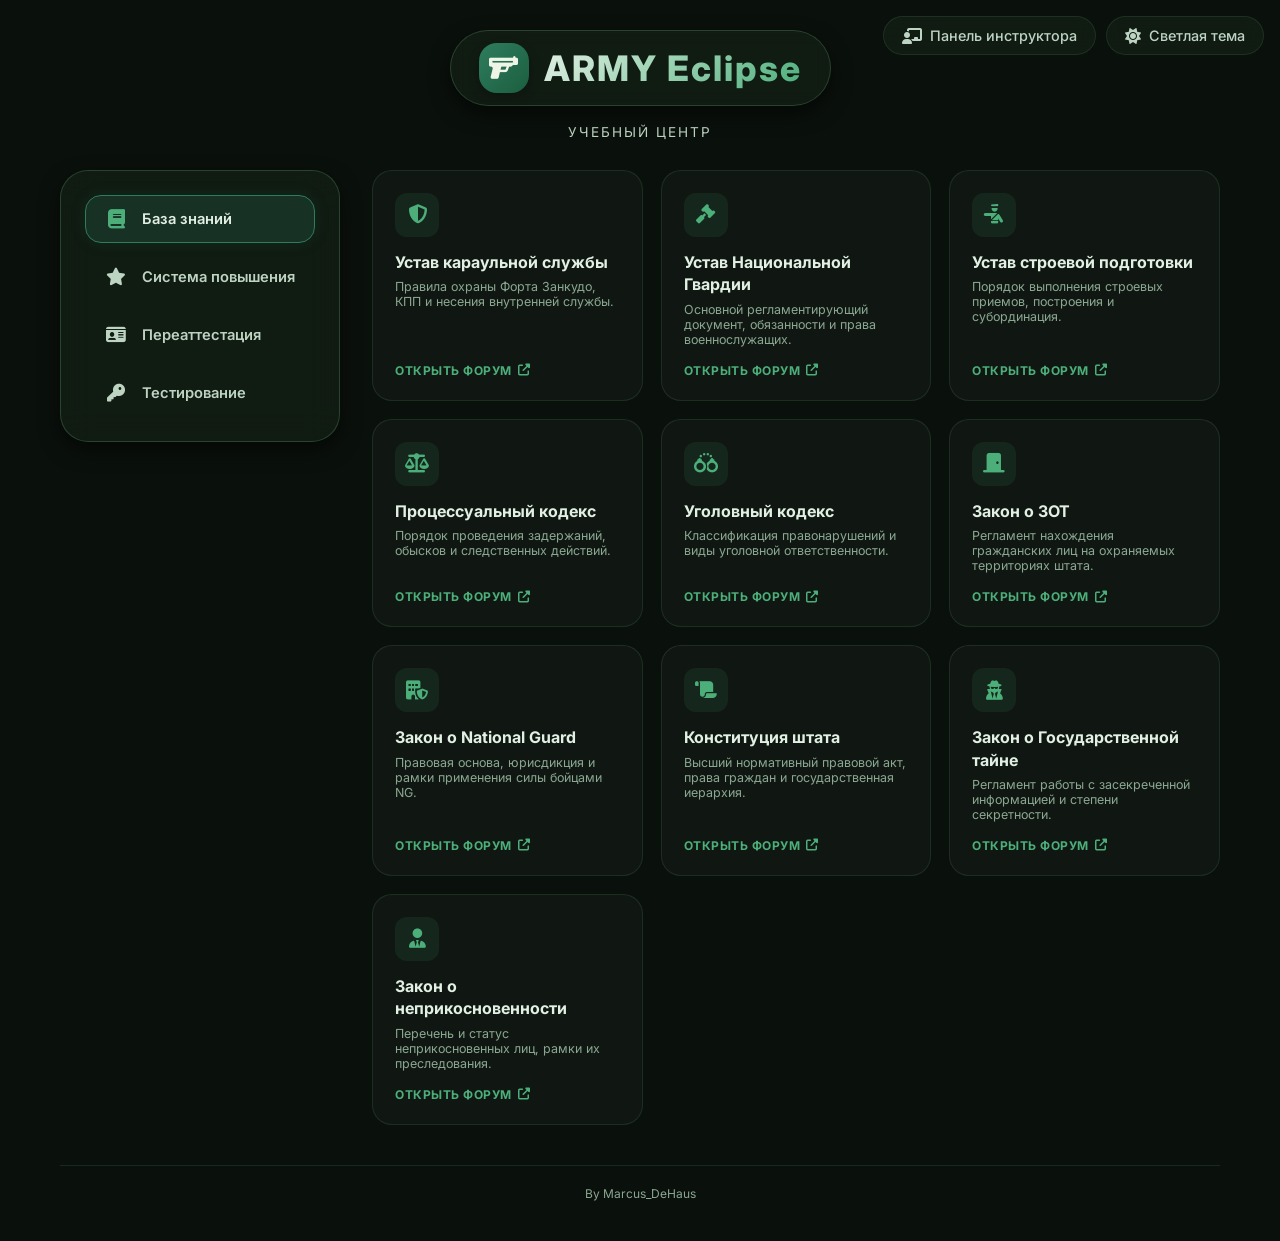
==== uc.html @ 5a489f52 "Add files via upload" ====
<!DOCTYPE html>
<html lang="ru">
<head>
    <meta charset="UTF-8">
    <meta name="viewport" content="width=device-width, initial-scale=1.0, viewport-fit=cover">
    <title>ARMY Eclipse | УЧЕБНЫЙ ЦЕНТР</title>
    <link href="https://fonts.googleapis.com/css2?family=Inter:opsz,wght@14..32,400;14..32,500;14..32,600;14..32,700;14..32,800&display=swap" rel="stylesheet">
    <link rel="stylesheet" href="https://cdnjs.cloudflare.com/ajax/libs/font-awesome/6.4.0/css/all.min.css">
    <link rel="stylesheet" href="assets/style.css">
    <!-- Подключаем выделенные стили Дашборда -->
    <link rel="stylesheet" href="assets/uc-dashboard.css">
</head>
<body>
    <div class="welcome-overlay" id="welcomeOverlay">
        <div class="welcome-content">
            <div class="welcome-icon"><i class="fas fa-graduation-cap"></i></div>
            <div class="welcome-text">ARMY Eclipse</div>
            <div class="welcome-sub">УЧЕБНЫЙ ЦЕНТР</div>
        </div>
    </div>

    <div class="top-actions">
        <a href="admin.html" class="top-btn instructor-btn" type="button">
            <i class="fas fa-chalkboard-teacher"></i>
            <span>Панель инструктора</span>
        </a>
        <button class="top-btn theme-toggle" id="themeSwitch" type="button">
            <i class="fas fa-sun"></i>
            <span>Светлая тема</span>
        </button>
    </div>

    <main class="container">
        <header class="header compact-header">
            <div class="logo">
                <div class="logo-icon"><i class="fas fa-gun"></i></div>
                <h1>ARMY Eclipse</h1>
            </div>
            <p class="subtitle">УЧЕБНЫЙ ЦЕНТР</p>
        </header>

        <!-- Основной Dashboard интерфейс -->
        <div class="uc-dashboard page is-visible">
            
            <!-- Левое навигационное меню -->
            <aside class="uc-sidebar">
                <button class="sidebar-menu-btn active" data-tab="knowledge">
                    <i class="fas fa-book"></i> База знаний
                </button>
                <button class="sidebar-menu-btn" data-tab="upgrade">
                    <i class="fas fa-star"></i> Система повышения
                </button>
                <button class="sidebar-menu-btn" data-tab="blat">
                    <i class="fas fa-id-card"></i> Переаттестация
                </button>
                <button class="sidebar-menu-btn" data-tab="exam">
                    <i class="fas fa-key"></i> Тестирование
                </button>
            </aside>

            <!-- Контентные вкладки -->
            <div class="uc-content">

                <!-- Вкладка 1: База знаний (Уставы) -->
                <section class="tab-panel active" id="tab-knowledge">
                    <div class="laws-grid">
                        <a href="https://forum.gta5rp.com/threads/national-guard-ustav-karaulnoi-sluzhby.3367016/#post-9681155" target="_blank" class="law-card">
                            <div class="law-info">
                                <div class="law-icon"><i class="fas fa-shield-alt"></i></div>
                                <h4>Устав караульной службы</h4>
                                <p>Правила охраны Форта Занкудо, КПП и несения внутренней службы.</p>
                            </div>
                            <div class="law-action">Открыть форум <i class="fas fa-external-link-alt"></i></div>
                        </a>

                        <a href="https://forum.gta5rp.com/threads/national-guard-ustav-nacionalnoi-gvardii.3367005/#post-9681031" target="_blank" class="law-card">
                            <div class="law-info">
                                <div class="law-icon"><i class="fas fa-gavel"></i></div>
                                <h4>Устав Национальной Гвардии</h4>
                                <p>Основной регламентирующий документ, обязанности и права военнослужащих.</p>
                            </div>
                            <div class="law-action">Открыть форум <i class="fas fa-external-link-alt"></i></div>
                        </a>

                        <a href="https://forum.gta5rp.com/threads/ustav-stroevoi-podgotovki.3405562/#post-9966396" target="_blank" class="law-card">
                            <div class="law-info">
                                <div class="law-icon"><i class="fas fa-person-military-pointing"></i></div>
                                <h4>Устав строевой подготовки</h4>
                                <p>Порядок выполнения строевых приемов, построения и субординация.</p>
                            </div>
                            <div class="law-action">Открыть форум <i class="fas fa-external-link-alt"></i></div>
                        </a>

                        <a href="https://forum.gta5rp.com/threads/processualnyi-kodeks-red-ot-08-06-2026.360456/#post-1035662" target="_blank" class="law-card">
                            <div class="law-info">
                                <div class="law-icon"><i class="fas fa-scale-balanced"></i></div>
                                <h4>Процессуальный кодекс</h4>
                                <p>Порядок проведения задержаний, обысков и следственных действий.</p>
                            </div>
                            <div class="law-action">Открыть форум <i class="fas fa-external-link-alt"></i></div>
                        </a>

                        <a href="https://forum.gta5rp.com/threads/ugolovnyi-kodeks-red-ot-23-05-2026.360457/#post-1035663" target="_blank" class="law-card">
                            <div class="law-info">
                                <div class="law-icon"><i class="fas fa-handcuffs"></i></div>
                                <h4>Уголовный кодекс</h4>
                                <p>Классификация правонарушений и виды уголовной ответственности.</p>
                            </div>
                            <div class="law-action">Открыть форум <i class="fas fa-external-link-alt"></i></div>
                        </a>

                        <a href="https://forum.gta5rp.com/threads/zakon-o-zakrytyx-i-oxranjaemyx-territorijax-red-ot-10-01-2026.360431/#post-1035604" target="_blank" class="law-card">
                            <div class="law-info">
                                <div class="law-icon"><i class="fas fa-door-closed"></i></div>
                                <h4>Закон о ЗОТ</h4>
                                <p>Регламент нахождения гражданских лиц на охраняемых территориях штата.</p>
                            </div>
                            <div class="law-action">Открыть форум <i class="fas fa-external-link-alt"></i></div>
                        </a>

                        <a href="https://forum.gta5rp.com/threads/zakon-o-national-guard-red-ot-26-06-2026.360407/#post-1035550" target="_blank" class="law-card">
                            <div class="law-info">
                                <div class="law-icon"><i class="fas fa-building-shield"></i></div>
                                <h4>Закон о National Guard</h4>
                                <p>Правовая основа, юрисдикция и рамки применения силы бойцами NG.</p>
                            </div>
                            <div class="law-action">Открыть форум <i class="fas fa-external-link-alt"></i></div>
                        </a>

                        <a href="https://forum.gta5rp.com/threads/konstitucija-shtata-san-andreas.360458/#post-1035665" target="_blank" class="law-card">
                            <div class="law-info">
                                <div class="law-icon"><i class="fas fa-scroll"></i></div>
                                <h4>Конституция штата</h4>
                                <p>Высший нормативный правовой акт, права граждан и государственная иерархия.</p>
                            </div>
                            <div class="law-action">Открыть форум <i class="fas fa-external-link-alt"></i></div>
                        </a>

                        <a href="https://forum.gta5rp.com/threads/zakon-o-gosudarstvennoi-taine-red-ot-18-08-2024.360423/#post-1035576" target="_blank" class="law-card">
                            <div class="law-info">
                                <div class="law-icon"><i class="fas fa-user-secret"></i></div>
                                <h4>Закон о Государственной тайне</h4>
                                <p>Регламент работы с засекреченной информацией и степени секретности.</p>
                            </div>
                            <div class="law-action">Открыть форум <i class="fas fa-external-link-alt"></i></div>
                        </a>

                        <a href="https://forum.gta5rp.com/threads/zakon-o-neprikosnovennosti-dolzhnostnyx-lic-red-ot-27-01-2025.360436/#post-1035619" target="_blank" class="law-card">
                            <div class="law-info">
                                <div class="law-icon"><i class="fas fa-user-tie"></i></div>
                                <h4>Закон о неприкосновенности</h4>
                                <p>Перечень и статус неприкосновенных лиц, рамки их преследования.</p>
                            </div>
                            <div class="law-action">Открыть форум <i class="fas fa-external-link-alt"></i></div>
                        </a>
                    </div>
                </section>

                <!-- Вкладка 2: Система повышения -->
                <section class="tab-panel" id="tab-upgrade">
                    <div class="info-block">
                        <h3><i class="fas fa-clipboard-list"></i> Правила подачи отчетов</h3>
                        <ul class="rules-list">
                            <li>Принимаются исключительно новые скриншоты, сделанные с момента вашего последнего повышения.</li>
                            <li>Категорически запрещено подавать отчет на рассмотрение более одного раза в течение одних суток.</li>
                            <li>Все прикрепляемые скриншоты должны быть исходного качества (красивые, четкие и не обрезанные).</li>
                        </ul>
                    </div>

                    <div class="info-block">
                        <h3><i class="fas fa-star-half-stroke"></i> Таблица начисления баллов</h3>
                        <ul class="scores-list">
                            <li>Дежурство на посту (за каждые 60 минут) <span>10 баллов</span></li>
                            <li>Участие в проверке со стороны Прокуратуры <span>10 баллов</span></li>
                            <li>Участие в Глобальном Мероприятии (ГМП) <span>10 баллов</span></li>
                            <li>Успешное отражение нападения на Форт Занкудо <span>10 баллов</span></li>
                            <li>Захват черного рынка <span>7 баллов</span></li>
                            <li>Тренировка уставов/кодексов (УСП, УНГ, УКС, ПК, УК, ЗОТ) — практика <span>5 баллов</span></li>
                            <li>Проведение лекции (УСП, УНГ, УКС, ПК, УК, ЗОТ, Конституция) <span>5 баллов</span></li>
                            <li>Участие в спец. операциях (Усиленный патруль, рейд, поезд, анальгетик) <span>5 баллов</span></li>
                            <li>Участие в поставках (NG / EMS) или Дропе <span>5 баллов</span></li>
                            <li>Участие в Мероприятиях (МП) или на проверке от EMS <span>5 баллов</span></li>
                            <li>Полное проведение процессуальных действий (Задержание) <span>5 баллов</span></li>
                            <li>Успешное отражение нападения на Федеральную Тюрьму (ФТ) <span>5 баллов</span></li>
                            <li>Расстановка техники/бараков (требуется видеооткат) <span>5 баллов</span></li>
                            <li>Тренировка по вождению Бараков <span>4 балла</span></li>
                            <li>Тренировка по пилотированию, физ.подготовке или маскировке <span>3 балла</span></li>
                            <li>Активная помощь офицерам на рекрутировании <span>3 балла</span></li>
                            <li>Лекция по воздушной подготовке (от инструкторов USAF) <span>2 балла</span></li>
                        </ul>
                    </div>

                    <div class="info-block">
                        <h3><i class="fas fa-sitemap"></i> Критерии повышения в подразделении DIVISION</h3>
                        <div class="ranks-timeline">
                            <div class="rank-row">
                                <div class="rank-label"><i class="fas fa-star"></i> 3 ➔ 4 Ранг</div>
                                <div class="rank-desc"><strong>60 баллов</strong> (включая обязательные 2 часа поста, тренировки по УКС и УСП) + успешная сдача <strong>Экзамена по УКС + УСП + УНГ + Закон о NG + тен-кодам</strong>.</div>
                            </div>
                            <div class="rank-row">
                                <div class="rank-label"><i class="fas fa-star"></i> 4 ➔ 5 Ранг</div>
                                <div class="rank-desc"><strong>70 баллов</strong> (включая обязательные 3 часа поста) + сдача <strong>Экзамена по ПК + УК (Гл. 12 с 12.6, 15, 17, 18) + Закону о ЗОТ (Гл. 1, 2, 7, 12)</strong>. <br><small style="color: var(--warning)">*Прибывшие по "Дню Блата" сдают сразу программу 3 ➔ 5. КД между повышениями: 3 дня.</small></div>
                            </div>
                            <div class="rank-row">
                                <div class="rank-label"><i class="fas fa-star"></i> 5 ➔ 6 Ранг</div>
                                <div class="rank-desc"><strong>80 баллов</strong> (включая обязательные 4 часа поста) + сдача <strong>Экзамена по Закону о гос. тайне + Закону о неприкосновенности + Конституции (Гл. 2-5: Иерархия НПА и власти)</strong>. КД: 3 дня.</div>
                            </div>
                            <div class="rank-row">
                                <div class="rank-label"><i class="fas fa-star"></i> 6 ➔ 7 Ранг</div>
                                <div class="rank-desc"><strong>90 баллов</strong>, включая в себя обязательные 5 часов дежурства на посту.</div>
                            </div>
                            <div class="rank-row">
                                <div class="rank-label"><i class="fas fa-star"></i> 7 ➔ 8 Ранг</div>
                                <div class="rank-desc"><strong>100 баллов</strong>, включая в себя обязательные 6 часов дежурства на посту.</div>
                            </div>
                            <div class="rank-row">
                                <div class="rank-label"><i class="fas fa-star"></i> 8 ➔ 9 Ранг</div>
                                <div class="rank-desc"><strong>110 баллов</strong>, включая в себя обязательные 7 часов дежурства на посту.</div>
                            </div>
                            <div class="rank-row">
                                <div class="rank-label"><i class="fas fa-star"></i> 9 ➔ 10 Ранг</div>
                                <div class="rank-desc"><strong>120 баллов</strong>, включая в себя обязательные 8 часов дежурства на посту.</div>
                            </div>
                            <div class="rank-row">
                                <div class="rank-label"><i class="fas fa-star"></i> 10 ➔ 11 Ранг</div>
                                <div class="rank-desc"><strong>130 баллов</strong> (включая обязательные 9 часов поста) + сдача профильного <strong>Экзамена по УКС + УСП + УНГ</strong>.</div>
                            </div>
                            <div class="rank-row">
                                <div class="rank-label"><i class="fas fa-star"></i> 11 ➔ 12 Ранг</div>
                                <div class="rank-desc"><strong>140 баллов</strong> (включая обязательные 10 часов поста, тренировки по УКС и УСП) + Итоговый <strong>Общий экзамен</strong> по всей нормативно-правовой базе (УКС, УСП, УНГ, Закон о NG, ПК, УК, ЗОТ, Неприкосновенность, Гос. тайна, Конституция).</div>
                            </div>
                        </div>
                    </div>
                </section>

                <!-- Вкладка 3: Переаттестация -->
                <section class="tab-panel" id="tab-blat">
                    <div class="promo-card">
                        <div class="promo-info">
                            <h3>Реестр квалификаций</h3>
                            <p>Система переаттестации, мониторинга знаний личного состава и ведения учета.</p>
                            <div class="promo-badges">
                                <div class="promo-badge"><i class="fas fa-shield-halved"></i> Защищенный протокол</div>
                            </div>
                        </div>
                        <a href="https://armydb.website.yandexcloud.net/" target="_blank" class="submit-btn" type="button">
                            <i class="fas fa-arrow-up-right-from-square"></i> Войти в систему
                        </a>
                    </div>
                </section>

                <!-- Вкладка 4: Сдача экзамена -->
                <section class="tab-panel" id="tab-exam">
                    <div class="exam-section-grid">
                        <!-- Реальный экзамен (токен) -->
                        <div class="glass-card access-card exam-card">
                            <div class="card-header">
                                <h2><i class="fas fa-key"></i>Экзамен</h2>
                            </div>
                            <div class="card-body">
                                <div id="formAlert"></div>
                                
                                <div class="input-group">
                                    <label for="examKey"><i class="fas fa-ticket-alt"></i> Токен / Ключ экзамена</label>
                                    <textarea id="examKey" rows="5" autocomplete="off" spellcheck="false" placeholder="Вставьте сгенерированный ключ, который вы получили от проверяющего инструктора"></textarea>
                                </div>
                                <button class="submit-btn" id="startBtn" type="button">
                                    <i class="fas fa-play"></i>
                                    НАЧАТЬ ЭКЗАМЕН
                                </button>
                            </div>
                        </div>

                        <!-- Демо-экзамен -->
                        <div class="glass-card access-card exam-card">
                            <div class="card-header">
                                <h2><i class="fas fa-flask"></i> Демо-экзамен</h2>
                            </div>
                            <div class="card-body">
                                <p class="demo-subtitle">Ознакомьтесь с вопросами экзамена без авторизации. Будет показано 5 вопросов с правильными ответами.</p>
                                <div class="input-group">
                                    <label for="demoExamSelect"><i class="fas fa-arrow-up"></i> Повышение</label>
                                    <select id="demoExamSelect" class="demo-rank-select">
                                        <option value="3-4">3 ➔ 4 ранг</option>
                                        <option value="4-5">4 ➔ 5 ранг</option>
                                        <option value="5-6">5 ➔ 6 ранг</option>
                                        <option value="10-11">10 ➔ 11 ранг</option>
                                        <option value="11-12">11 ➔ 12 ранг</option>
                                    </select>
                                </div>
                                <button class="submit-btn" id="demoStartBtn" type="button">
                                    <i class="fas fa-flask"></i>
                                    ОТКРЫТЬ ДЕМО
                                </button>
                            </div>
                        </div>
                    </div>

                </section>

            </div>
        </div>
        <div class="footer-signature" style="margin-top: 40px;">By Marcus_DeHaus</div>
    </main>

    <script src="assets/config.js"></script>
    <script src="assets/utils.js"></script>
    <script src="assets/questions.js"></script>
    <script src="assets/script.js"></script>
</body>
</html>
---- assets/style.css ----
* {
    box-sizing: border-box;
    margin: 0;
    padding: 0;
}

:root {
    --glass-bg: rgba(18, 28, 20, 0.94);
    --glass-border: rgba(60, 100, 70, 0.55);
    --text-primary: #e2f0e4;
    --text-secondary: #bdd4c2;
    --text-muted: #8aa891;
    --accent: #2e7d5e;
    --accent-glow: #4caf7a;
    --accent-dark: #1b5e3f;
    --success: #4caf7a;
    --danger: #bf7b5e;
    --warning: #d6b46b;
    --border-light: rgba(60, 100, 70, 0.3);
    --shadow-sm: 0 8px 20px rgba(0, 0, 0, 0.5);
    --shadow-md: 0 20px 35px -10px rgba(0, 0, 0, 0.6);
    --input-bg: rgba(25, 35, 28, 0.95);
    --card-hover: rgba(46, 125, 94, 0.15);
}

body.light {
    --glass-bg: rgba(240, 255, 240, 0.96);
    --glass-border: rgba(46, 125, 94, 0.35);
    --text-primary: #1a2e1f;
    --text-secondary: #2f5a3c;
    --text-muted: #658a6f;
    --accent: #2e7d5e;
    --accent-glow: #3c9e72;
    --accent-dark: #1b5e3f;
    --border-light: rgba(0, 0, 0, 0.08);
    --input-bg: rgba(255, 255, 245, 0.98);
    --card-hover: rgba(46, 125, 94, 0.08);
    --shadow-sm: 0 8px 20px rgba(0, 0, 0, 0.08);
    --shadow-md: 0 20px 35px -10px rgba(0, 0, 0, 0.15);
}

body {
    min-height: 100vh;
    background: #0a100c;
    color: var(--text-primary);
    font-family: "Inter", sans-serif;
    transition: background 0.3s ease;
}

body.light {
    background: #ecf7ef;
}

button,
input,
select,
textarea {
    font: inherit;
}

button {
    color: inherit;
}

.no-select {
    user-select: none;
    -webkit-user-select: none;
    -moz-user-select: none;
    -ms-user-select: none;
}

.container {
    max-width: 1200px;
    min-height: 100vh;
    margin: 0 auto;
    padding: 20px;
}

.welcome-overlay {
    position: fixed;
    inset: 0;
    z-index: 2000;
    display: flex;
    align-items: center;
    justify-content: center;
    background: #0a1f12;
    backdrop-filter: blur(4px);
    transition: opacity 1s ease, visibility 0.5s ease;
}

body.light .welcome-overlay {
    background: #d9f0e0;
}

.welcome-content {
    text-align: center;
    animation: fadeScaleWelcome 0.9s cubic-bezier(0.2, 0.9, 0.4, 1.2);
}

.welcome-icon {
    width: 100px;
    height: 100px;
    display: flex;
    align-items: center;
    justify-content: center;
    margin: 0 auto 25px;
    border-radius: 30px;
    background: linear-gradient(135deg, var(--accent), var(--accent-dark));
    color: #f0f7e6;
    box-shadow: 0 20px 35px rgba(0, 0, 0, 0.4);
    font-size: 54px;
    animation: floatWelcome 2.5s ease-in-out infinite;
}

.welcome-text {
    margin-bottom: 15px;
    background: linear-gradient(135deg, #e6f5e0, var(--accent-glow));
    background-clip: text;
    -webkit-background-clip: text;
    color: transparent;
    font-size: 2.2rem;
    font-weight: 800;
    letter-spacing: 2px;
}

.welcome-sub {
    color: var(--text-secondary);
    font-size: 1rem;
}

.header {
    margin-top: 10px;
    margin-bottom: 50px;
    text-align: center;
    animation: fadeInDown 0.8s cubic-bezier(0.2, 0.9, 0.4, 1.1);
}

.compact-header {
    margin-bottom: 30px;
}

.logo {
    display: inline-flex;
    align-items: center;
    gap: 15px;
    margin-bottom: 10px;
    padding: 12px 28px;
    border: 1px solid var(--glass-border);
    border-radius: 60px;
    background: var(--glass-bg);
    box-shadow: var(--shadow-sm);
    backdrop-filter: blur(8px);
}

.logo-icon {
    width: 50px;
    height: 50px;
    display: flex;
    align-items: center;
    justify-content: center;
    border-radius: 18px;
    background: linear-gradient(135deg, var(--accent), var(--accent-dark));
    color: #eef5e6;
    box-shadow: 0 4px 12px rgba(0, 0, 0, 0.2);
    font-size: 26px;
    animation: float 3s ease-in-out infinite;
}

.logo h1 {
    background: linear-gradient(135deg, #e2f0e4, var(--accent-glow));
    background-clip: text;
    -webkit-background-clip: text;
    color: transparent;
    font-size: 2.2rem;
    font-weight: 800;
    letter-spacing: 2px;
}

body.light .logo h1 {
    background: linear-gradient(135deg, #1a2e1f, var(--accent));
    background-clip: text;
    -webkit-background-clip: text;
}

.subtitle {
    margin-top: 8px;
    color: var(--text-secondary);
    font-size: 0.85rem;
    letter-spacing: 2px;
}

.top-actions {
    position: fixed;
    top: 16px;
    right: 16px;
    z-index: 1000;
    display: flex;
    align-items: center;
    gap: 10px;
}

.top-btn {
    display: inline-flex;
    align-items: center;
    gap: 8px;
    padding: 10px 18px;
    border: 1px solid var(--border-light);
    border-radius: 30px;
    background: var(--glass-bg);
    color: var(--text-secondary);
    backdrop-filter: blur(8px);
    cursor: pointer;
    font-size: 0.9rem;
    font-weight: 500;
    transition: all 0.2s ease;
    text-decoration: none;
    white-space: nowrap;
}

.top-btn:hover {
    border-color: var(--accent);
    color: var(--text-primary);
    background: var(--card-hover);
    box-shadow: 0 0 20px rgba(46, 125, 94, 0.15);
}

.top-btn i {
    font-size: 1rem;
}

.theme-toggle {
    /* наследует стили от .top-btn */
}

.page {
    animation: fadeInUp 0.6s cubic-bezier(0.2, 0.9, 0.4, 1.1);
}

.access-layout,
.admin-grid {
    display: flex;
    justify-content: center;
    align-items: flex-start;
    width: 100%;
}

.glass-card,
.exam-shell,
.exam-brief {
    border: 1px solid var(--glass-border);
    border-radius: 32px;
    background: var(--glass-bg);
    backdrop-filter: blur(16px);
    overflow: hidden;
}

.glass-card {
    transition: all 0.4s cubic-bezier(0.2, 0.9, 0.4, 1.1);
}

.glass-card:hover {
    box-shadow: var(--shadow-md);
    transform: translateY(-5px);
}

.access-card {
    width: min(100%, 460px);
    max-width: 460px;
}

.admin-grid .glass-card {
    width: min(100%, 460px);
}

.admin-grid .workspace-card {
    width: min(100%, 1120px);
}

.card-header {
    padding: 20px 28px;
    border-bottom: 1px solid var(--border-light);
    background: linear-gradient(135deg, rgba(46, 125, 94, 0.25), rgba(27, 94, 63, 0.12));
}

.card-header h2 {
    display: flex;
    align-items: center;
    gap: 12px;
    color: var(--text-primary);
    font-size: 1.3rem;
    font-weight: 700;
}

.card-header h2 i {
    color: var(--accent-glow);
}

.card-body {
    padding: 28px;
}

.double-group {
    display: grid;
    grid-template-columns: 1fr 1fr;
    gap: 20px;
    margin-bottom: 22px;
}

.input-group {
    margin-bottom: 20px;
}

.input-group label {
    display: block;
    margin-bottom: 8px;
    color: var(--accent-glow);
    font-size: 0.7rem;
    font-weight: 600;
    letter-spacing: 0.5px;
}

.input-group label i {
    margin-right: 6px;
}

.input-group input,
.input-group select,
.input-group textarea {
    width: 100%;
    padding: 14px 16px;
    border: 1px solid var(--border-light);
    border-radius: 16px;
    background: var(--input-bg);
    color: var(--text-primary);
    font-size: 0.9rem;
    resize: vertical;
    transition: all 0.3s cubic-bezier(0.2, 0.9, 0.4, 1.1);
}

.input-group input:focus,
.input-group select:focus,
.input-group textarea:focus {
    border-color: var(--accent);
    outline: none;
    box-shadow: 0 0 0 3px rgba(46, 125, 94, 0.3);
    transform: scale(1.01);
}

.submit-btn,
.secondary-btn,
.danger-btn {
    width: 100%;
    position: relative;
    display: flex;
    align-items: center;
    justify-content: center;
    gap: 12px;
    padding: 16px;
    border: 0;
    border-radius: 24px;
    color: #f0f7e6;
    cursor: pointer;
    font-size: 1rem;
    font-weight: 700;
    overflow: hidden;
    transition: all 0.3s cubic-bezier(0.2, 0.9, 0.4, 1.1);
}

.submit-btn {
    background: linear-gradient(105deg, var(--accent), var(--accent-dark));
}

.secondary-btn {
    background: rgba(46, 125, 94, 0.25);
    border: 1px solid var(--glass-border);
    color: var(--text-primary);
}

.danger-btn {
    background: linear-gradient(105deg, #9b5541, #753426);
}

.submit-btn::before,
.secondary-btn::before,
.danger-btn::before {
    content: "";
    position: absolute;
    top: 0;
    left: -100%;
    width: 100%;
    height: 100%;
    background: linear-gradient(90deg, transparent, rgba(255, 255, 255, 0.15), transparent);
    transition: left 0.5s ease;
}

.submit-btn:hover::before,
.secondary-btn:hover::before,
.danger-btn:hover::before {
    left: 100%;
}

.submit-btn:hover,
.secondary-btn:hover,
.danger-btn:hover {
    box-shadow: 0 10px 30px rgba(46, 125, 94, 0.5);
    filter: brightness(1.05);
    transform: translateY(-3px);
}

.submit-btn:disabled,
.secondary-btn:disabled,
.danger-btn:disabled {
    cursor: not-allowed;
    opacity: 0.6;
    transform: none;
}

.footer-signature {
    margin-top: 32px;
    padding: 20px;
    border-top: 1px solid var(--border-light);
    color: var(--text-muted);
    font-size: 0.75rem;
    text-align: center;
}

.alert {
    display: none;
    align-items: center;
    gap: 12px;
    margin-bottom: 20px;
    padding: 14px 18px;
    border-radius: 16px;
    font-size: 0.85rem;
    font-weight: 500;
    animation: slideInRight 0.4s cubic-bezier(0.2, 0.9, 0.4, 1.1);
}

.alert.success {
    display: flex;
    border-left: 4px solid var(--success);
    background: rgba(76, 175, 122, 0.15);
    color: #a2e3b5;
}

.alert.error {
    display: flex;
    border-left: 4px solid var(--danger);
    background: rgba(191, 123, 94, 0.12);
    color: #e0a58a;
}

.alert.warning {
    display: flex;
    border-left: 4px solid var(--warning);
    background: rgba(214, 180, 107, 0.12);
    color: #e3cf9b;
}

.exam-brief {
    display: grid;
    gap: 16px;
    padding: 26px;
}

.brief-item {
    display: grid;
    grid-template-columns: 38px 1fr;
    gap: 14px;
    align-items: center;
    color: var(--text-secondary);
    font-size: 0.95rem;
    line-height: 1.45;
}

.brief-item i {
    width: 38px;
    height: 38px;
    display: flex;
    align-items: center;
    justify-content: center;
    border-radius: 14px;
    background: rgba(46, 125, 94, 0.18);
    color: var(--accent-glow);
}

.exam-shell {
    width: min(100%, 1160px);
    margin: 0 auto;
    padding: 26px;
}

.exam-topline {
    display: flex;
    align-items: flex-start;
    justify-content: space-between;
    gap: 18px;
    margin-bottom: 22px;
    padding-bottom: 20px;
    border-bottom: 1px solid var(--border-light);
}

.kicker {
    margin-bottom: 6px;
    color: var(--accent-glow);
    font-size: 0.72rem;
    font-weight: 700;
    letter-spacing: 0.08em;
    text-transform: uppercase;
}

.exam-topline h2 {
    color: var(--text-primary);
    font-size: 1.6rem;
}

.exam-stats {
    display: flex;
    flex-wrap: wrap;
    justify-content: flex-end;
    gap: 8px;
}

.exam-stats span,
.result-pill {
    display: inline-flex;
    align-items: center;
    min-height: 34px;
    padding: 8px 12px;
    border: 1px solid var(--glass-border);
    border-radius: 999px;
    background: rgba(46, 125, 94, 0.12);
    color: var(--text-secondary);
    font-size: 0.78rem;
    font-weight: 700;
}

.exam-timer {
    font-variant-numeric: tabular-nums;
    letter-spacing: 0.05em;
}

.exam-timer.warning {
    border-color: var(--warning);
    color: var(--warning);
    background: rgba(214, 180, 107, 0.18);
    animation: pulseTimer 1.2s ease-in-out infinite;
}

.exam-timer.danger {
    border-color: var(--danger);
    color: var(--danger);
    background: rgba(191, 123, 94, 0.22);
    animation: pulseTimer 0.9s ease-in-out infinite;
}

.question-card {
    margin-bottom: 18px;
    padding: 22px;
    border: 1px solid var(--border-light);
    border-radius: 24px;
    background: rgba(10, 16, 12, 0.24);
}

body.light .question-card {
    background: rgba(255, 255, 245, 0.45);
}

.question-title {
    margin-bottom: 16px;
    color: var(--text-primary);
    font-size: 1.02rem;
    font-weight: 700;
    line-height: 1.45;
}

.options-list {
    display: grid;
    gap: 10px;
}

.option-item {
    display: grid;
    grid-template-columns: 22px 1fr;
    gap: 12px;
    align-items: start;
    padding: 14px;
    border: 1px solid var(--border-light);
    border-radius: 16px;
    background: rgba(25, 35, 28, 0.55);
    color: var(--text-secondary);
    cursor: pointer;
    transition: border-color 0.2s ease, background 0.2s ease, transform 0.2s ease;
}

body.light .option-item {
    background: rgba(255, 255, 245, 0.74);
}

.option-item:hover {
    border-color: var(--accent);
    background: var(--card-hover);
    transform: translateY(-1px);
}

.option-item input {
    margin-top: 2px;
    accent-color: var(--accent);
}

.exam-actions {
    display: flex;
    gap: 14px;
    margin-top: 24px;
}

.exam-actions .submit-btn,
.exam-actions .secondary-btn,
.exam-actions .danger-btn {
    width: auto;
    min-width: 220px;
}

.result-card {
    display: grid;
    gap: 18px;
    text-align: center;
}

.result-status {
    font-size: clamp(2rem, 5vw, 4.2rem);
    font-weight: 800;
    letter-spacing: 0;
}

.result-status.pass {
    color: var(--success);
}

.result-status.fail {
    color: #e0a58a;
}

.result-score {
    color: var(--text-primary);
    font-size: 1.4rem;
    font-weight: 700;
}

.result-meta {
    display: flex;
    flex-wrap: wrap;
    justify-content: center;
    gap: 10px;
}

.is-hidden {
    display: none;
}

.generated-key-wrap {
    margin-top: 22px;
}

.workspace-header {
    display: flex;
    align-items: center;
    justify-content: space-between;
    gap: 18px;
}

.workspace-tabs {
    display: flex;
    gap: 8px;
}

.workspace-tab {
    display: inline-flex;
    align-items: center;
    gap: 8px;
    min-height: 38px;
    padding: 9px 14px;
    border: 1px solid var(--glass-border);
    border-radius: 999px;
    background: rgba(46, 125, 94, 0.12);
    color: var(--text-secondary);
    cursor: pointer;
    font-size: 0.82rem;
    font-weight: 700;
    transition: border-color 0.2s ease, background 0.2s ease, color 0.2s ease;
}

.workspace-tab:hover,
.workspace-tab.is-active {
    border-color: var(--accent);
    background: rgba(46, 125, 94, 0.28);
    color: var(--text-primary);
}

.lectures-layout {
    display: grid;
    grid-template-columns: 300px 1fr;
    gap: 22px;
    align-items: start;
}

.lecture-list {
    display: grid;
    gap: 10px;
}

.lecture-card {
    display: grid;
    gap: 7px;
    width: 100%;
    padding: 14px;
    border: 1px solid var(--border-light);
    border-radius: 18px;
    background: rgba(25, 35, 28, 0.55);
    color: var(--text-secondary);
    cursor: pointer;
    text-align: left;
    transition: border-color 0.2s ease, background 0.2s ease, transform 0.2s ease;
}

body.light .lecture-card {
    background: rgba(255, 255, 245, 0.74);
}

.lecture-card:hover,
.lecture-card.is-active {
    border-color: var(--accent);
    background: var(--card-hover);
    transform: translateY(-1px);
}

.lecture-card strong {
    color: var(--text-primary);
    font-size: 0.98rem;
}

.lecture-card span {
    color: var(--text-muted);
    font-size: 0.78rem;
    line-height: 1.35;
}

.lecture-reader {
    min-height: 520px;
    padding: 22px;
    border: 1px solid var(--border-light);
    border-radius: 24px;
    background: rgba(10, 16, 12, 0.22);
}

body.light .lecture-reader {
    background: rgba(255, 255, 245, 0.48);
}

.lecture-hero {
    display: flex;
    justify-content: space-between;
    gap: 18px;
    margin-bottom: 18px;
    padding-bottom: 18px;
    border-bottom: 1px solid var(--border-light);
}

.lecture-hero h3 {
    margin-bottom: 8px;
    color: var(--text-primary);
    font-size: 1.55rem;
}

.lecture-hero p,
.lecture-section p,
.lecture-block-text p {
    color: var(--text-secondary);
    line-height: 1.65;
}

.lecture-block-text {
    display: grid;
    gap: 10px;
}

.lecture-block-text p + p {
    margin-top: 0;
}

.lecture-actions {
    display: flex;
    flex-shrink: 0;
    align-items: flex-start;
}

.lecture-actions .secondary-btn {
    width: auto;
    min-width: 180px;
    padding: 12px 16px;
    border-radius: 18px;
    font-size: 0.86rem;
}

.lecture-section {
    display: grid;
    gap: 12px;
    margin-top: 18px;
}

.lecture-section h4 {
    color: var(--accent-glow);
    font-size: 0.78rem;
    letter-spacing: 0.06em;
    text-transform: uppercase;
}

.lecture-points,
.lecture-script {
    display: grid;
    gap: 10px;
}

.lecture-script {
    gap: 14px;
}

.lecture-block {
    padding: 16px 18px;
    border: 1px solid var(--border-light);
    border-radius: 16px;
    background: rgba(46, 125, 94, 0.1);
}

.lecture-block h5 {
    margin-bottom: 10px;
    color: var(--accent-glow);
    font-size: 0.92rem;
    font-weight: 600;
    letter-spacing: 0.02em;
}

.lecture-block p,
.lecture-block-text p {
    color: var(--text-secondary);
    line-height: 1.65;
}

.lecture-footer {
    display: flex;
    justify-content: space-between;
    align-items: center;
    gap: 18px;
    margin-top: 24px;
    padding: 18px 20px;
    border: 1px solid var(--accent);
    border-radius: 18px;
    background: rgba(46, 125, 94, 0.16);
}

.lecture-footer h4 {
    margin-bottom: 8px;
    color: var(--accent-glow);
    font-size: 0.78rem;
    letter-spacing: 0.06em;
    text-transform: uppercase;
}

.lecture-footer-text {
    color: var(--text-primary);
    font-size: 0.95rem;
    line-height: 1.5;
}

.lecture-footer .secondary-btn {
    width: auto;
    min-width: 160px;
    flex-shrink: 0;
    padding: 12px 16px;
    border-radius: 18px;
    font-size: 0.86rem;
}

.lecture-points li {
    list-style: none;
    padding: 12px 14px;
    border: 1px solid var(--border-light);
    border-radius: 16px;
    background: rgba(46, 125, 94, 0.1);
    color: var(--text-secondary);
    line-height: 1.45;
}

.exam-generator {
    max-width: 620px;
    margin: 0 auto;
}

@keyframes fadeScaleWelcome {
    from {
        opacity: 0;
        transform: scale(0.92);
    }
    to {
        opacity: 1;
        transform: scale(1);
    }
}

/* Подсветка правильных/неправильных ответов в демо-режиме */
.demo-correct {
    background: rgba(46, 125, 94, 0.2) !important;
    border-color: var(--accent) !important;
}

.demo-correct span {
    color: var(--accent-glow) !important;
    font-weight: 700 !important;
}

.demo-correct input[type="radio"] {
    accent-color: var(--accent);
}

.demo-wrong {
    opacity: 0.5;
}

.demo-incorrect {
    background: rgba(191, 123, 94, 0.2) !important;
    border-color: var(--danger) !important;
}

.demo-incorrect span {
    color: #e0a58a !important;
    font-weight: 700 !important;
}

.demo-incorrect input[type="radio"] {
    accent-color: var(--danger);
}

@keyframes floatWelcome {
    0%, 100% {
        transform: translateY(0);
    }
    50% {
        transform: translateY(-8px);
    }
}

@keyframes float {
    0%, 100% {
        transform: translateY(0);
    }
    50% {
        transform: translateY(-6px);
    }
}

@keyframes fadeInDown {
    from {
        opacity: 0;
        transform: translateY(-40px);
    }
    to {
        opacity: 1;
        transform: translateY(0);
    }
}

@keyframes fadeInUp {
    from {
        opacity: 0;
        transform: translateY(40px);
    }
    to {
        opacity: 1;
        transform: translateY(0);
    }
}

@keyframes slideInRight {
    from {
        opacity: 0;
        transform: translateX(40px);
    }
    to {
        opacity: 1;
        transform: translateX(0);
    }
}

@media (max-width: 860px) {
    .access-card {
        max-width: none;
    }

    .exam-topline {
        display: grid;
    }

    .exam-stats {
        justify-content: flex-start;
    }

    .double-group {
        grid-template-columns: 1fr;
        gap: 14px;
    }

    .workspace-header,
    .lecture-hero,
    .lecture-footer {
        display: grid;
    }

    .workspace-tabs {
        width: 100%;
    }

    .workspace-tab {
        flex: 1;
        justify-content: center;
    }

    .lectures-layout {
        grid-template-columns: 1fr;
    }
}

@media (max-width: 620px) {
    .container {
        padding: 16px;
    }

    .top-actions {
        position: static;
        flex-direction: column;
        width: calc(100% - 32px);
        margin: 16px auto 0;
        gap: 8px;
    }

    .top-btn,
    .theme-toggle {
        width: 100%;
        justify-content: center;
    }

    .logo {
        padding: 8px 18px;
    }

    .logo-icon {
        width: 42px;
        height: 42px;
        font-size: 22px;
    }

    .logo h1 {
        font-size: 1.55rem;
    }

    .card-body,
    .exam-shell,
    .exam-brief {
        padding: 20px;
    }

    .exam-actions {
        display: grid;
    }

    .exam-actions .submit-btn,
    .exam-actions .secondary-btn,
    .exam-actions .danger-btn {
        width: 100%;
        min-width: 0;
    }
}
---- assets/uc-dashboard.css ----
/* Базовые контейнеры Dashboard-интерфейса Учебного Центра */
.uc-dashboard {
    display: grid;
    grid-template-columns: 280px 1fr;
    gap: 32px;
    margin-top: 20px;
    align-items: start;
}

/* Левое боковое меню */
.uc-sidebar {
    display: flex;
    flex-direction: column;
    gap: 10px;
    padding: 24px;
    border: 1px solid var(--glass-border);
    border-radius: 28px;
    background: var(--glass-bg);
    backdrop-filter: blur(16px);
    box-shadow: var(--shadow-sm);
}

.sidebar-menu-btn {
    display: flex;
    align-items: center;
    gap: 14px;
    width: 100%;
    padding: 14px 18px;
    border: 1px solid transparent;
    border-radius: 16px;
    background: transparent;
    color: var(--text-secondary);
    cursor: pointer;
    font-size: 0.92rem;
    font-weight: 600;
    text-align: left;
    transition: all 0.25s ease;
}

.sidebar-menu-btn i {
    font-size: 1.1rem;
    width: 24px;
    text-align: center;
    transition: transform 0.2s ease;
}

.sidebar-menu-btn:hover {
    color: var(--text-primary);
    background: var(--card-hover);
    border-color: var(--border-light);
}

.sidebar-menu-btn.active {
    color: var(--text-primary);
    background: rgba(46, 125, 94, 0.24);
    border-color: var(--accent);
    box-shadow: 0 0 15px rgba(46, 125, 94, 0.15);
}

.sidebar-menu-btn.active i {
    color: var(--accent-glow);
    transform: scale(1.1);
}

/* Контентная область */
.uc-content {
    min-height: 600px;
}

.tab-panel {
    display: none;
    animation: fadeInUp 0.4s cubic-bezier(0.2, 0.9, 0.4, 1.1);
}

.tab-panel.active {
    display: block;
}

/* База знаний: сетка карточек уставов */
.laws-grid {
    display: grid;
    grid-template-columns: repeat(auto-fit, minmax(240px, 1fr));
    gap: 18px;
}

.law-card {
    display: flex;
    flex-direction: column;
    justify-content: space-between;
    padding: 22px;
    border: 1px solid var(--border-light);
    border-radius: 20px;
    background: rgba(25, 35, 28, 0.45);
    text-decoration: none;
    color: var(--text-primary);
    transition: all 0.3s ease;
}

body.light .law-card {
    background: rgba(255, 255, 245, 0.65);
}

.law-card:hover {
    border-color: var(--accent);
    background: var(--card-hover);
    transform: translateY(-3px);
    box-shadow: var(--shadow-sm);
}

.law-info {
    margin-bottom: 16px;
}

.law-icon {
    width: 44px;
    height: 44px;
    display: flex;
    align-items: center;
    justify-content: center;
    border-radius: 12px;
    background: rgba(46, 125, 94, 0.15);
    color: var(--accent-glow);
    font-size: 1.2rem;
    margin-bottom: 14px;
}

.law-card h4 {
    font-size: 1rem;
    font-weight: 700;
    line-height: 1.4;
    margin-bottom: 6px;
}

.law-card p {
    font-size: 0.78rem;
    color: var(--text-muted);
}

.law-action {
    display: inline-flex;
    align-items: center;
    gap: 6px;
    font-size: 0.75rem;
    font-weight: 700;
    color: var(--accent-glow);
    text-transform: uppercase;
    letter-spacing: 0.5px;
}

/* Информационные блоки системы повышения */
.info-block {
    border: 1px solid var(--border-light);
    border-radius: 24px;
    background: rgba(10, 16, 12, 0.2);
    padding: 24px;
    margin-bottom: 20px;
}

body.light .info-block {
    background: rgba(255, 255, 245, 0.4);
}

.info-block h3 {
    font-size: 1.15rem;
    font-weight: 700;
    margin-bottom: 16px;
    color: var(--text-primary);
    display: flex;
    align-items: center;
    gap: 10px;
}

.info-block h3 i {
    color: var(--accent-glow);
}

.rules-list, .scores-list {
    list-style: none;
    display: grid;
    gap: 10px;
}

.rules-list li {
    position: relative;
    padding-left: 24px;
    font-size: 0.88rem;
    color: var(--text-secondary);
    line-height: 1.5;
}

.rules-list li::before {
    content: "➔";
    position: absolute;
    left: 0;
    color: var(--danger);
}

.scores-list li {
    display: flex;
    justify-content: space-between;
    align-items: center;
    padding: 10px 14px;
    background: rgba(25, 35, 28, 0.3);
    border-radius: 12px;
    border: 1px solid var(--border-light);
    font-size: 0.86rem;
    color: var(--text-secondary);
}

body.light .scores-list li {
    background: rgba(255, 255, 245, 0.5);
}

.scores-list li span {
    font-weight: 700;
    color: var(--accent-glow);
    background: rgba(46, 125, 94, 0.15);
    padding: 4px 10px;
    border-radius: 8px;
    font-size: 0.8rem;
}

/* Временные шкалы / Сетка рангов */
.ranks-timeline {
    display: flex;
    flex-direction: column;
    gap: 14px;
}

.rank-row {
    display: grid;
    grid-template-columns: 140px 1fr;
    gap: 16px;
    padding: 14px 18px;
    background: rgba(25, 35, 28, 0.3);
    border: 1px solid var(--border-light);
    border-radius: 16px;
    align-items: center;
}

body.light .rank-row {
    background: rgba(255, 255, 245, 0.5);
}

.rank-label {
    font-size: 0.85rem;
    font-weight: 800;
    color: var(--text-primary);
    letter-spacing: 0.5px;
    display: flex;
    align-items: center;
    gap: 6px;
}

.rank-label i {
    color: var(--warning);
    font-size: 0.8rem;
}

.rank-desc {
    font-size: 0.85rem;
    color: var(--text-secondary);
    line-height: 1.4;
}

/* Промо-карточка переаттестации (День блата) */
.promo-card {
    display: grid;
    grid-template-columns: 1fr 220px;
    gap: 24px;
    padding: 32px;
    border: 1px solid var(--glass-border);
    border-radius: 28px;
    background: linear-gradient(135deg, rgba(46, 125, 94, 0.15), rgba(10, 16, 12, 0.4));
    align-items: center;
}

.promo-info h3 {
    font-size: 1.4rem;
    font-weight: 800;
    margin-bottom: 8px;
    color: var(--text-primary);
}

.promo-info p {
    font-size: 0.9rem;
    color: var(--text-secondary);
    line-height: 1.5;
    margin-bottom: 14px;
}

.promo-badges {
    display: flex;
    gap: 8px;
    flex-wrap: wrap;
}

.promo-badge {
    font-size: 0.72rem;
    font-weight: 700;
    background: rgba(214, 180, 107, 0.15);
    color: var(--warning);
    padding: 4px 10px;
    border-radius: 6px;
    border: 1px solid rgba(214, 180, 107, 0.3);
}

/* Адаптивность под планшеты и мобилки */
/* Демо-экзамен */
.exam-section-grid {
    display: grid;
    grid-template-columns: 1fr 1fr;
    gap: 24px;
    margin-bottom: 24px;
}

/* Override access-card width constraints for side-by-side layout */
.exam-section-grid .exam-card {
    justify-self: stretch;
    width: 100%;
    max-width: none;
}

/* Disable hover animation for exam cards to prevent jumping */
.exam-section-grid .exam-card:hover {
    transform: none;
    box-shadow: var(--shadow-sm);
}

.exam-card .card-body {
    padding: 20px;
}

.exam-card .demo-subtitle {
    font-size: 0.88rem;
    color: var(--text-muted);
    line-height: 1.5;
    margin-bottom: 18px;
    padding: 12px 16px;
    background: rgba(46, 125, 94, 0.08);
    border-radius: 12px;
    border: 1px solid rgba(46, 125, 94, 0.15);
}

.demo-rank-select {
    width: 100%;
    padding: 12px 16px;
    border: 1px solid var(--border-light);
    border-radius: 14px;
    background: var(--card-bg);
    color: var(--text-primary);
    font-family: 'Inter', sans-serif;
    font-size: 0.92rem;
    font-weight: 500;
    cursor: pointer;
    transition: border-color 0.2s ease;
    appearance: auto;
}

.demo-rank-select:hover {
    border-color: var(--accent);
}

.demo-rank-select:focus {
    outline: none;
    border-color: var(--accent-glow);
    box-shadow: 0 0 0 3px rgba(46, 125, 94, 0.15);
}

/* Подсветка правильных/неправильных ответов в демо-режиме */
.demo-correct {
    background: rgba(46, 125, 94, 0.2) !important;
    border-color: var(--accent) !important;
}

.demo-correct span {
    color: var(--accent-glow) !important;
    font-weight: 700 !important;
}

.demo-correct input[type="radio"] {
    accent-color: var(--accent);
}

.demo-wrong {
    opacity: 0.5;
}

/* Контейнер iframe демо */
.demo-exam-container {
    border: 1px solid var(--glass-border);
    border-radius: 24px;
    overflow: hidden;
    background: var(--glass-bg);
    backdrop-filter: blur(16px);
    box-shadow: var(--shadow-sm);
}

.demo-exam-header {
    display: flex;
    align-items: center;
    justify-content: space-between;
    padding: 16px 24px;
    border-bottom: 1px solid var(--border-light);
}

.demo-exam-header h3 {
    font-size: 1.1rem;
    font-weight: 700;
    color: var(--text-primary);
    display: flex;
    align-items: center;
    gap: 10px;
}

.demo-exam-header h3 i {
    color: var(--accent-glow);
}

.demo-exam-content {
    padding: 24px;
    max-height: 800px;
    overflow-y: auto;
}

.demo-questions-list {
    display: grid;
    gap: 16px;
}

.demo-questions-list .question-card {
    margin-bottom: 0;
}

/* Адаптив */
@media (max-width: 960px) {
    .exam-section-grid {
        grid-template-columns: 1fr;
    }
    .demo-exam-content {
        max-height: 600px;
    }
}

@media (max-width: 960px) {
    .uc-dashboard {
        grid-template-columns: 1fr;
        gap: 20px;
    }
    .uc-sidebar {
        flex-direction: row;
        overflow-x: auto;
        padding: 12px;
        border-radius: 20px;
    }
    .sidebar-menu-btn {
        white-space: nowrap;
        padding: 10px 14px;
    }
    .promo-card {
        grid-template-columns: 1fr;
        gap: 16px;
        padding: 20px;
    }
    .promo-card .submit-btn {
        width: 100%;
    }
    .rank-row {
        grid-template-columns: 1fr;
        gap: 6px;
    }
}
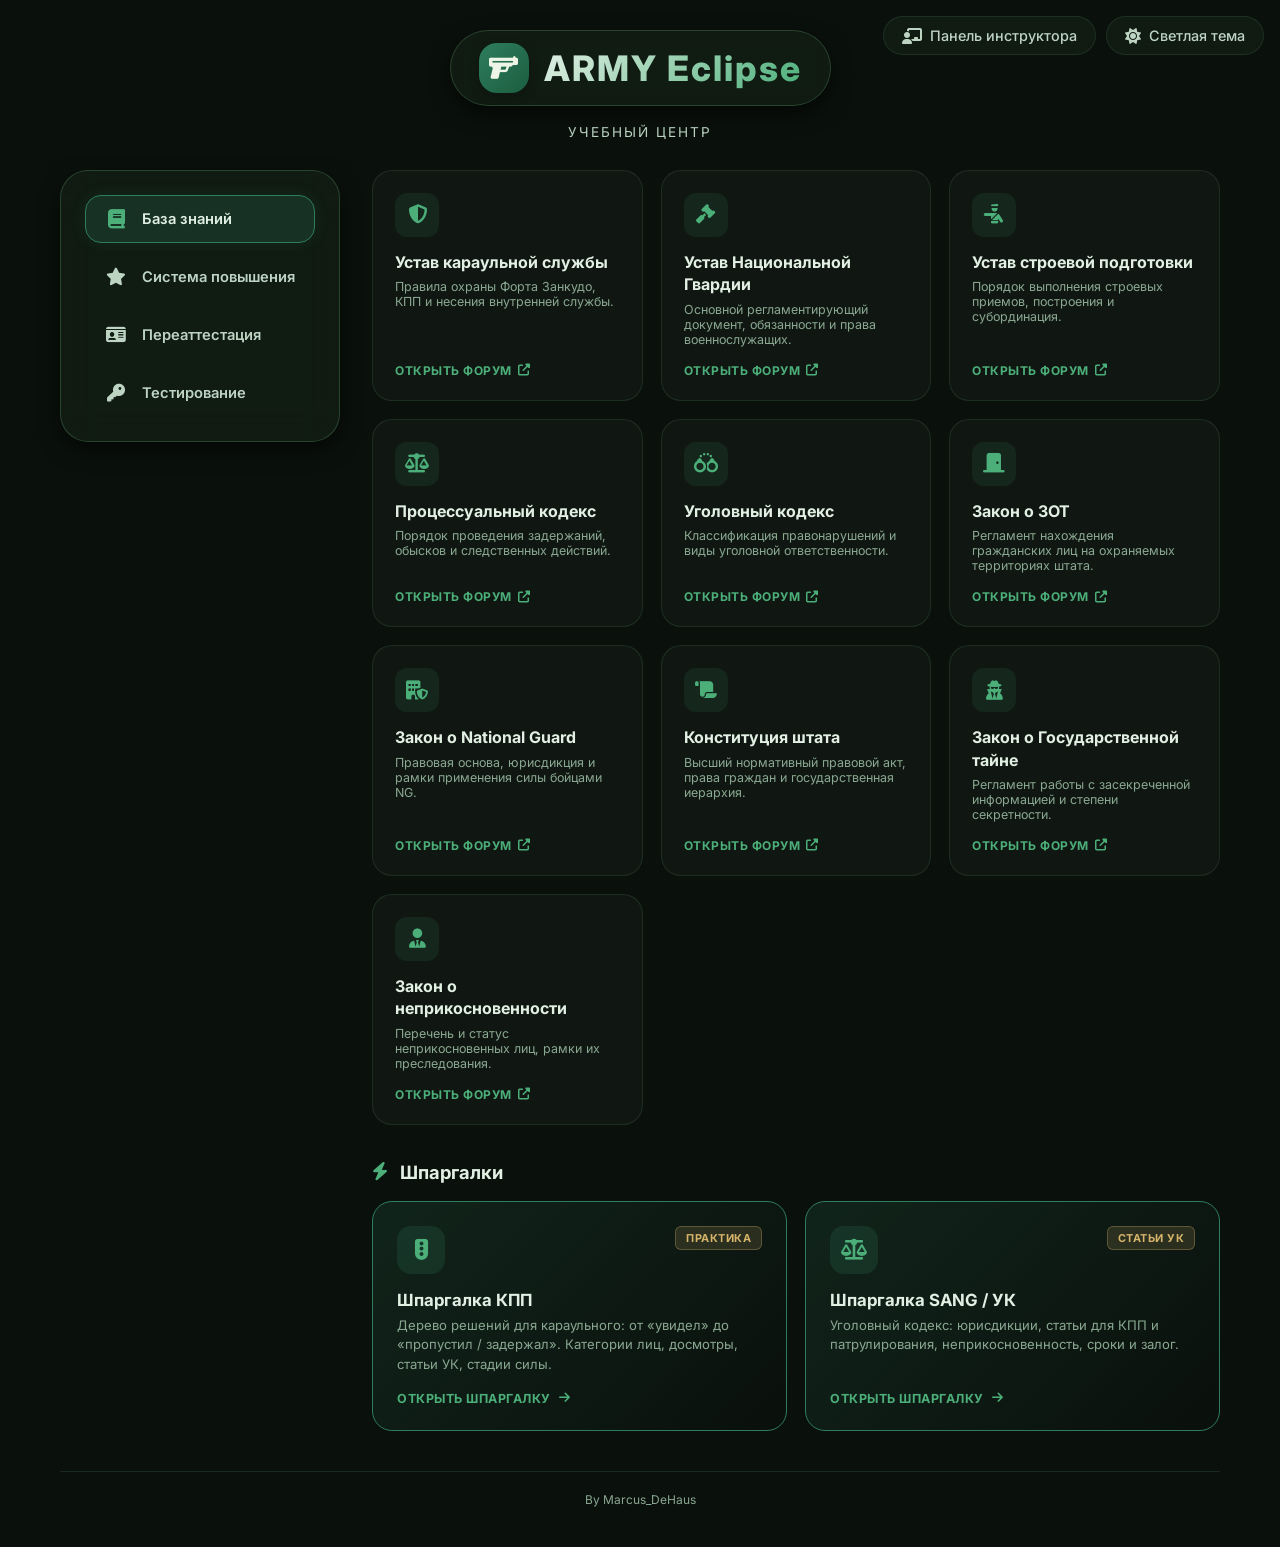
==== commit 36e7c934: "Экзаменационная система учебного центра National Guard для GTA 5 RP ARMY Eclipse — клиентское веб-пр" ====
--- a/uc.html
+++ b/uc.html
@@ -64,7 +64,7 @@
                 <!-- Вкладка 1: База знаний (Уставы) -->
                 <section class="tab-panel active" id="tab-knowledge">
                     <div class="laws-grid">
-                        <a href="https://forum.gta5rp.com/threads/national-guard-ustav-karaulnoi-sluzhby.3367016/#post-9681155" target="_blank" class="law-card">
+                        <a href="https://forum.gta5rp.com/threads/national-guard-ustav-karaul-noi-sluzhby.3416878/" target="_blank" class="law-card">
                             <div class="law-info">
                                 <div class="law-icon"><i class="fas fa-shield-alt"></i></div>
                                 <h4>Устав караульной службы</h4>
@@ -153,6 +153,38 @@
                             </div>
                             <div class="law-action">Открыть форум <i class="fas fa-external-link-alt"></i></div>
                         </a>
+                    </div>
+
+                    <!-- Блок шпаргалок -->
+                    <div class="cheatsheet-section">
+                        <div class="cheatsheet-section-title">
+                            <i class="fas fa-bolt"></i> Шпаргалки
+                        </div>
+                        <div class="cheatsheet-grid">
+                            <a href="cheatsheet-kpp.html" target="_blank" class="cheatsheet-card">
+                                <div>
+                                    <div class="cheatsheet-card-top">
+                                        <div class="cheatsheet-icon"><i class="fas fa-traffic-light"></i></div>
+                                        <span class="cheatsheet-badge">Практика</span>
+                                    </div>
+                                    <h4>Шпаргалка КПП</h4>
+                                    <p>Дерево решений для караульного: от «увидел» до «пропустил / задержал». Категории лиц, досмотры, статьи УК, стадии силы.</p>
+                                </div>
+                                <div class="cheatsheet-action">Открыть шпаргалку <i class="fas fa-arrow-right"></i></div>
+                            </a>
+
+                            <a href="cheatsheet-uk.html" target="_blank" class="cheatsheet-card">
+                                <div>
+                                    <div class="cheatsheet-card-top">
+                                        <div class="cheatsheet-icon"><i class="fas fa-scale-balanced"></i></div>
+                                        <span class="cheatsheet-badge">Статьи УК</span>
+                                    </div>
+                                    <h4>Шпаргалка SANG / УК</h4>
+                                    <p>Уголовный кодекс: юрисдикции, статьи для КПП и патрулирования, неприкосновенность, сроки и залог.</p>
+                                </div>
+                                <div class="cheatsheet-action">Открыть шпаргалку <i class="fas fa-arrow-right"></i></div>
+                            </a>
+                        </div>
                     </div>
                 </section>
 
--- a/assets/uc-dashboard.css
+++ b/assets/uc-dashboard.css
@@ -469,4 +469,1132 @@
         grid-template-columns: 1fr;
         gap: 6px;
     }
-}+}
+
+/* ===== ШПАРГАЛКИ ===== */
+.cheatsheet-section {
+    margin-top: 36px;
+}
+
+.cheatsheet-section-title {
+    display: flex;
+    align-items: center;
+    gap: 12px;
+    margin-bottom: 18px;
+    font-size: 1.15rem;
+    font-weight: 700;
+    color: var(--text-primary);
+}
+
+.cheatsheet-section-title i {
+    color: var(--accent-glow);
+}
+
+.cheatsheet-grid {
+    display: grid;
+    grid-template-columns: repeat(auto-fit, minmax(280px, 1fr));
+    gap: 18px;
+}
+
+.cheatsheet-card {
+    display: flex;
+    flex-direction: column;
+    justify-content: space-between;
+    padding: 24px;
+    border: 1px solid var(--accent);
+    border-radius: 20px;
+    background: linear-gradient(135deg, rgba(46, 125, 94, 0.18), rgba(10, 16, 12, 0.4));
+    cursor: pointer;
+    transition: all 0.3s ease;
+    text-align: left;
+    color: var(--text-primary);
+    font-family: 'Inter', sans-serif;
+    text-decoration: none;
+}
+
+body.light .cheatsheet-card {
+    background: linear-gradient(135deg, rgba(46, 125, 94, 0.12), rgba(255, 255, 245, 0.5));
+}
+
+.cheatsheet-card:hover {
+    border-color: var(--accent-glow);
+    transform: translateY(-3px);
+    box-shadow: var(--shadow-sm);
+}
+
+.cheatsheet-card-top {
+    display: flex;
+    align-items: flex-start;
+    justify-content: space-between;
+    gap: 12px;
+    margin-bottom: 16px;
+}
+
+.cheatsheet-icon {
+    width: 48px;
+    height: 48px;
+    display: flex;
+    align-items: center;
+    justify-content: center;
+    border-radius: 14px;
+    background: rgba(46, 125, 94, 0.2);
+    color: var(--accent-glow);
+    font-size: 1.3rem;
+}
+
+.cheatsheet-badge {
+    font-size: 0.68rem;
+    font-weight: 700;
+    text-transform: uppercase;
+    letter-spacing: 0.5px;
+    padding: 4px 10px;
+    border-radius: 6px;
+    background: rgba(214, 180, 107, 0.15);
+    color: var(--warning);
+    border: 1px solid rgba(214, 180, 107, 0.3);
+    white-space: nowrap;
+}
+
+.cheatsheet-card h4 {
+    font-size: 1.05rem;
+    font-weight: 700;
+    margin-bottom: 6px;
+}
+
+.cheatsheet-card p {
+    font-size: 0.82rem;
+    color: var(--text-muted);
+    line-height: 1.5;
+    margin-bottom: 16px;
+}
+
+.cheatsheet-action {
+    display: inline-flex;
+    align-items: center;
+    gap: 8px;
+    font-size: 0.78rem;
+    font-weight: 700;
+    color: var(--accent-glow);
+    text-transform: uppercase;
+    letter-spacing: 0.5px;
+}
+
+/* ===== СТРАНИЦА ШПАРГАЛКИ (отдельные файлы) ===== */
+.cs-page {
+    max-width: 900px;
+    margin: 0 auto;
+}
+
+.cs-page-header {
+    display: flex;
+    align-items: center;
+    justify-content: space-between;
+    gap: 16px;
+    margin-bottom: 24px;
+    padding-bottom: 20px;
+    border-bottom: 1px solid var(--border-light);
+}
+
+.cs-page-header h2 {
+    display: flex;
+    align-items: center;
+    gap: 12px;
+    font-size: 1.5rem;
+    font-weight: 800;
+    color: var(--text-primary);
+}
+
+.cs-page-header h2 i {
+    color: var(--accent-glow);
+}
+
+.cs-back-btn {
+    display: inline-flex;
+    align-items: center;
+    gap: 8px;
+    padding: 10px 18px;
+    border: 1px solid var(--border-light);
+    border-radius: 30px;
+    background: var(--glass-bg);
+    color: var(--text-secondary);
+    cursor: pointer;
+    font-size: 0.88rem;
+    font-weight: 600;
+    text-decoration: none;
+    transition: all 0.2s ease;
+    white-space: nowrap;
+}
+
+.cs-back-btn:hover {
+    border-color: var(--accent);
+    color: var(--text-primary);
+    background: var(--card-hover);
+    box-shadow: 0 0 20px rgba(46, 125, 94, 0.15);
+}
+
+.cs-shell {
+    border: 1px solid var(--glass-border);
+    border-radius: 28px;
+    background: var(--glass-bg);
+    backdrop-filter: blur(16px);
+    box-shadow: var(--shadow-sm);
+    padding: 32px;
+}
+
+body.light .cs-shell {
+    background: rgba(255, 255, 248, 0.85);
+}
+
+@media (max-width: 640px) {
+    .cs-page-header {
+        flex-direction: column;
+        align-items: flex-start;
+    }
+    .cs-shell {
+        padding: 18px;
+        border-radius: 20px;
+    }
+}
+
+/* ===== КОНТЕНТ ШПАРГАЛОК ===== */
+.cs-section {
+    margin-bottom: 28px;
+}
+
+.cs-section-title {
+    display: flex;
+    align-items: center;
+    gap: 10px;
+    margin-bottom: 14px;
+    padding-bottom: 10px;
+    border-bottom: 1px solid var(--border-light);
+    font-size: 1.05rem;
+    font-weight: 800;
+    color: var(--accent-glow);
+    letter-spacing: 0.02em;
+}
+
+.cs-section-title i {
+    font-size: 1rem;
+}
+
+.cs-subsection {
+    margin: 18px 0 10px;
+    font-size: 0.9rem;
+    font-weight: 700;
+    color: var(--text-primary);
+}
+
+.cs-text {
+    font-size: 0.88rem;
+    color: var(--text-secondary);
+    line-height: 1.6;
+    margin-bottom: 10px;
+}
+
+.cs-note {
+    padding: 16px 18px;
+    border: 1px solid var(--accent);
+    border-radius: 16px;
+    background: rgba(46, 125, 94, 0.12);
+    margin-bottom: 16px;
+}
+
+.cs-note-title {
+    display: flex;
+    align-items: center;
+    gap: 8px;
+    font-size: 0.78rem;
+    font-weight: 800;
+    text-transform: uppercase;
+    letter-spacing: 0.05em;
+    color: var(--accent-glow);
+    margin-bottom: 8px;
+}
+
+.cs-note p {
+    font-size: 0.88rem;
+    color: var(--text-secondary);
+    line-height: 1.6;
+}
+
+.cs-warning {
+    padding: 14px 16px;
+    border: 1px solid rgba(214, 180, 107, 0.4);
+    border-radius: 14px;
+    background: rgba(214, 180, 107, 0.1);
+    margin-bottom: 16px;
+    font-size: 0.85rem;
+    color: var(--text-secondary);
+    line-height: 1.55;
+}
+
+.cs-warning strong {
+    color: var(--warning);
+}
+
+.cs-list {
+    display: grid;
+    gap: 8px;
+    margin-bottom: 16px;
+    padding-left: 0;
+    list-style: none;
+}
+
+.cs-list li {
+    position: relative;
+    padding-left: 22px;
+    font-size: 0.86rem;
+    color: var(--text-secondary);
+    line-height: 1.5;
+}
+
+.cs-list li::before {
+    content: "▸";
+    position: absolute;
+    left: 0;
+    color: var(--accent-glow);
+}
+
+.cs-list li strong {
+    color: var(--text-primary);
+}
+
+.cs-table-wrap {
+    overflow-x: auto;
+    margin-bottom: 16px;
+    border: 1px solid var(--border-light);
+    border-radius: 14px;
+}
+
+.cs-table {
+    width: 100%;
+    border-collapse: collapse;
+    font-size: 0.82rem;
+}
+
+.cs-table th {
+    padding: 10px 12px;
+    text-align: left;
+    background: rgba(46, 125, 94, 0.2);
+    color: var(--accent-glow);
+    font-weight: 700;
+    white-space: nowrap;
+    border-bottom: 1px solid var(--border-light);
+}
+
+.cs-table td {
+    padding: 10px 12px;
+    color: var(--text-secondary);
+    line-height: 1.45;
+    border-bottom: 1px solid var(--border-light);
+    vertical-align: top;
+}
+
+.cs-table tr:last-child td {
+    border-bottom: none;
+}
+
+.cs-table td strong {
+    color: var(--text-primary);
+}
+
+.cs-grid {
+    display: grid;
+    grid-template-columns: 1fr 1fr;
+    gap: 14px;
+    margin-bottom: 16px;
+}
+
+.cs-grid-item {
+    padding: 14px 16px;
+    border: 1px solid var(--border-light);
+    border-radius: 14px;
+    background: rgba(25, 35, 28, 0.3);
+}
+
+body.light .cs-grid-item {
+    background: rgba(255, 255, 245, 0.5);
+}
+
+.cs-grid-item h5 {
+    display: flex;
+    align-items: center;
+    gap: 8px;
+    font-size: 0.85rem;
+    font-weight: 700;
+    color: var(--text-primary);
+    margin-bottom: 8px;
+}
+
+.cs-grid-item h5 i {
+    color: var(--accent-glow);
+}
+
+.cs-grid-item p {
+    font-size: 0.82rem;
+    color: var(--text-secondary);
+    line-height: 1.5;
+}
+
+.cs-highlight {
+    padding: 14px 16px;
+    border-left: 4px solid var(--warning);
+    background: rgba(214, 180, 107, 0.08);
+    border-radius: 0 14px 14px 0;
+    margin-bottom: 16px;
+    font-size: 0.85rem;
+    color: var(--text-secondary);
+    line-height: 1.55;
+}
+
+.cs-highlight strong {
+    color: var(--warning);
+}
+
+.cs-code {
+    padding: 12px 14px;
+    border: 1px solid var(--border-light);
+    border-radius: 12px;
+    background: rgba(10, 16, 12, 0.4);
+    font-family: 'Consolas', 'Courier New', monospace;
+    font-size: 0.8rem;
+    line-height: 1.5;
+    color: var(--accent-glow);
+    white-space: pre-wrap;
+    margin-bottom: 16px;
+}
+
+body.light .cs-code {
+    background: rgba(255, 255, 245, 0.5);
+}
+
+.cs-footer {
+    margin-top: 20px;
+    padding: 14px 16px;
+    border: 1px solid var(--border-light);
+    border-radius: 14px;
+    background: rgba(46, 125, 94, 0.08);
+    font-size: 0.78rem;
+    color: var(--text-muted);
+    line-height: 1.5;
+}
+
+/* ===== ИНТЕРАКТИВНЫЙ МАСТЕР ДЕРЕВА РЕШЕНИЙ ===== */
+.cs-wizard {
+    margin-bottom: 28px;
+}
+
+.cs-wizard-head {
+    display: flex;
+    align-items: center;
+    justify-content: space-between;
+    gap: 14px;
+    margin-bottom: 18px;
+    padding: 14px 18px;
+    border: 1px solid var(--accent);
+    border-radius: 16px;
+    background: rgba(46, 125, 94, 0.14);
+}
+
+.cs-wizard-head h4 {
+    display: flex;
+    align-items: center;
+    gap: 10px;
+    font-size: 0.95rem;
+    font-weight: 800;
+    color: var(--accent-glow);
+}
+
+.cs-wizard-head h4 i {
+    font-size: 1.1rem;
+}
+
+.cs-wizard-progress {
+    display: flex;
+    align-items: center;
+    gap: 6px;
+    font-size: 0.78rem;
+    font-weight: 700;
+    color: var(--text-secondary);
+}
+
+.cs-wizard-progress .step-dot {
+    width: 8px;
+    height: 8px;
+    border-radius: 50%;
+    background: var(--border-light);
+    transition: background 0.3s ease;
+}
+
+.cs-wizard-progress .step-dot.done {
+    background: var(--accent-glow);
+}
+
+.cs-wizard-progress .step-dot.current {
+    background: var(--warning);
+    box-shadow: 0 0 8px rgba(214, 180, 107, 0.6);
+}
+
+.cs-wizard-stage {
+    min-height: 120px;
+}
+
+.cs-wizard-question {
+    margin-bottom: 16px;
+    font-size: 1rem;
+    font-weight: 700;
+    color: var(--text-primary);
+    line-height: 1.4;
+}
+
+.cs-wizard-question i {
+    color: var(--warning);
+    margin-right: 8px;
+}
+
+.cs-wizard-options {
+    display: grid;
+    grid-template-columns: 1fr 1fr;
+    gap: 12px;
+}
+
+.cs-wizard-option {
+    display: flex;
+    align-items: center;
+    gap: 14px;
+    padding: 16px 18px;
+    border: 1px solid var(--border-light);
+    border-radius: 16px;
+    background: rgba(25, 35, 28, 0.45);
+    color: var(--text-primary);
+    cursor: pointer;
+    text-align: left;
+    font-family: 'Inter', sans-serif;
+    font-size: 0.88rem;
+    font-weight: 600;
+    transition: all 0.25s ease;
+}
+
+body.light .cs-wizard-option {
+    background: rgba(255, 255, 245, 0.65);
+}
+
+.cs-wizard-option:hover {
+    border-color: var(--accent);
+    background: var(--card-hover);
+    transform: translateY(-2px);
+    box-shadow: var(--shadow-sm);
+}
+
+.cs-wizard-option i {
+    font-size: 1.2rem;
+    width: 28px;
+    text-align: center;
+    color: var(--accent-glow);
+    flex-shrink: 0;
+}
+
+/* Карточки-результаты */
+.cs-result {
+    border-radius: 18px;
+    padding: 22px;
+    animation: fadeInUp 0.4s cubic-bezier(0.2, 0.9, 0.4, 1.1);
+}
+
+.cs-result.pass {
+    border: 1px solid var(--accent);
+    background: rgba(46, 125, 94, 0.16);
+}
+
+.cs-result.check {
+    border: 1px solid rgba(214, 180, 107, 0.5);
+    background: rgba(214, 180, 107, 0.1);
+}
+
+.cs-result.arrest {
+    border: 1px solid rgba(191, 123, 94, 0.5);
+    background: rgba(191, 123, 94, 0.12);
+}
+
+.cs-result-badge {
+    display: inline-flex;
+    align-items: center;
+    gap: 8px;
+    padding: 6px 14px;
+    border-radius: 999px;
+    font-size: 0.78rem;
+    font-weight: 800;
+    text-transform: uppercase;
+    letter-spacing: 0.5px;
+    margin-bottom: 14px;
+}
+
+.cs-result.pass .cs-result-badge {
+    background: rgba(46, 125, 94, 0.25);
+    color: var(--accent-glow);
+}
+
+.cs-result.check .cs-result-badge {
+    background: rgba(214, 180, 107, 0.2);
+    color: var(--warning);
+}
+
+.cs-result.arrest .cs-result-badge {
+    background: rgba(191, 123, 94, 0.2);
+    color: #e0a58a;
+}
+
+.cs-result-title {
+    font-size: 1.2rem;
+    font-weight: 800;
+    color: var(--text-primary);
+    margin-bottom: 8px;
+    line-height: 1.4;
+}
+
+.cs-result-desc {
+    font-size: 0.88rem;
+    color: var(--text-secondary);
+    line-height: 1.6;
+    margin-bottom: 12px;
+}
+
+.cs-result-actions {
+    margin-top: 14px;
+    padding: 14px 16px;
+    border: 1px solid var(--border-light);
+    border-radius: 14px;
+    background: rgba(10, 16, 12, 0.3);
+}
+
+body.light .cs-result-actions {
+    background: rgba(255, 255, 245, 0.5);
+}
+
+.cs-result-actions-title {
+    display: flex;
+    align-items: center;
+    gap: 8px;
+    margin-bottom: 10px;
+    font-size: 0.78rem;
+    font-weight: 800;
+    text-transform: uppercase;
+    letter-spacing: 0.05em;
+    color: var(--accent-glow);
+}
+
+.cs-result-actions-list {
+    display: grid;
+    gap: 8px;
+    margin: 0;
+    padding-left: 20px;
+}
+
+.cs-result-actions-list li {
+    font-size: 0.85rem;
+    color: var(--text-secondary);
+    line-height: 1.5;
+}
+
+.cs-result-actions-list li::marker {
+    color: var(--accent-glow);
+    font-weight: 700;
+}
+
+.cs-result-articles {
+    display: flex;
+    flex-wrap: wrap;
+    gap: 8px;
+    margin-top: 12px;
+}
+
+.cs-result-article {
+    display: inline-flex;
+    align-items: center;
+    gap: 6px;
+    padding: 6px 12px;
+    border: 1px solid var(--border-light);
+    border-radius: 8px;
+    background: rgba(25, 35, 28, 0.4);
+    font-size: 0.78rem;
+    font-weight: 700;
+    color: var(--accent-glow);
+}
+
+body.light .cs-result-article {
+    background: rgba(255, 255, 245, 0.6);
+}
+
+.cs-wizard-restart {
+    display: inline-flex;
+    align-items: center;
+    gap: 10px;
+    margin-top: 18px;
+    padding: 12px 22px;
+    border: 1px solid var(--border-light);
+    border-radius: 30px;
+    background: transparent;
+    color: var(--text-secondary);
+    cursor: pointer;
+    font-family: 'Inter', sans-serif;
+    font-size: 0.88rem;
+    font-weight: 700;
+    transition: all 0.25s ease;
+}
+
+.cs-wizard-restart:hover {
+    border-color: var(--accent);
+    color: var(--text-primary);
+    background: var(--card-hover);
+}
+
+/* Вертикальная схема-памятка */
+.cs-flow {
+    display: grid;
+    gap: 10px;
+    margin-bottom: 16px;
+}
+
+.cs-flow-item {
+    display: flex;
+    align-items: center;
+    gap: 14px;
+    padding: 14px 16px;
+    border: 1px solid var(--border-light);
+    border-radius: 14px;
+    background: rgba(25, 35, 28, 0.3);
+}
+
+body.light .cs-flow-item {
+    background: rgba(255, 255, 245, 0.5);
+}
+
+.cs-flow-icon {
+    width: 40px;
+    height: 40px;
+    display: flex;
+    align-items: center;
+    justify-content: center;
+    border-radius: 12px;
+    background: rgba(46, 125, 94, 0.18);
+    color: var(--accent-glow);
+    font-size: 1.1rem;
+    flex-shrink: 0;
+}
+
+.cs-flow-text {
+    font-size: 0.86rem;
+    color: var(--text-secondary);
+    line-height: 1.45;
+}
+
+.cs-flow-text strong {
+    color: var(--text-primary);
+}
+
+.cs-flow-arrow {
+    text-align: center;
+    color: var(--accent-glow);
+    font-size: 1rem;
+    margin: -2px 0;
+}
+
+@media (max-width: 640px) {
+    .cs-wizard-options {
+        grid-template-columns: 1fr;
+    }
+    .cs-grid {
+        grid-template-columns: 1fr;
+    }
+}
+
+/* ===== АНИМАЦИЯ ДЛЯ ПОПАПОВ ===== */
+@keyframes fadeIn {
+    from { opacity: 0; }
+    to { opacity: 1; }
+}
+
+/* ===== ПОПАПЫ (всплывающие окна) ===== */
+.cs-popup-overlay {
+    position: fixed;
+    inset: 0;
+    background: rgba(0, 0, 0, 0.6);
+    backdrop-filter: blur(4px);
+    z-index: 1000;
+    display: none;
+    align-items: center;
+    justify-content: center;
+    padding: 20px;
+}
+
+.cs-popup-overlay.open {
+    display: flex;
+    animation: fadeIn 0.2s ease;
+}
+
+.cs-popup {
+    width: 100%;
+    max-width: 520px;
+    max-height: 80vh;
+    overflow-y: auto;
+    border: 1px solid var(--glass-border);
+    border-radius: 22px;
+    background: var(--glass-bg);
+    backdrop-filter: blur(20px);
+    box-shadow: 0 20px 60px rgba(0, 0, 0, 0.5);
+    padding: 24px;
+    animation: fadeInUp 0.3s cubic-bezier(0.2, 0.9, 0.4, 1.1);
+}
+
+body.light .cs-popup {
+    background: rgba(255, 255, 248, 0.97);
+}
+
+.cs-popup-head {
+    display: flex;
+    align-items: center;
+    justify-content: space-between;
+    gap: 12px;
+    margin-bottom: 16px;
+    padding-bottom: 12px;
+    border-bottom: 1px solid var(--border-light);
+}
+
+.cs-popup-head h4 {
+    display: flex;
+    align-items: center;
+    gap: 10px;
+    font-size: 1.05rem;
+    font-weight: 800;
+    color: var(--text-primary);
+    line-height: 1.4;
+}
+
+.cs-popup-head h4 i {
+    color: var(--accent-glow);
+}
+
+.cs-popup-close {
+    width: 34px;
+    height: 34px;
+    display: flex;
+    align-items: center;
+    justify-content: center;
+    border: 1px solid var(--border-light);
+    border-radius: 10px;
+    background: transparent;
+    color: var(--text-secondary);
+    cursor: pointer;
+    font-size: 0.9rem;
+    transition: all 0.2s ease;
+    flex-shrink: 0;
+}
+
+.cs-popup-close:hover {
+    border-color: var(--danger);
+    color: var(--danger);
+    background: rgba(191, 123, 94, 0.1);
+}
+
+.cs-popup-body {
+    font-size: 0.88rem;
+    color: var(--text-secondary);
+    line-height: 1.6;
+}
+
+.cs-popup-body p {
+    margin-bottom: 10px;
+}
+
+.cs-popup-body ul {
+    display: grid;
+    gap: 8px;
+    margin: 10px 0;
+    padding-left: 0;
+    list-style: none;
+}
+
+.cs-popup-body ul li {
+    position: relative;
+    padding-left: 22px;
+    font-size: 0.86rem;
+    line-height: 1.5;
+}
+
+.cs-popup-body ul li::before {
+    content: "▸";
+    position: absolute;
+    left: 0;
+    color: var(--accent-glow);
+}
+
+.cs-popup-body strong {
+    color: var(--text-primary);
+}
+
+.cs-popup-body .cs-popup-tag {
+    display: inline-flex;
+    align-items: center;
+    gap: 6px;
+    padding: 4px 10px;
+    border-radius: 6px;
+    font-size: 0.75rem;
+    font-weight: 800;
+    text-transform: uppercase;
+    letter-spacing: 0.5px;
+    margin-bottom: 10px;
+}
+
+.cs-popup-tag.danger {
+    background: rgba(191, 123, 94, 0.2);
+    color: #e0a58a;
+}
+
+.cs-popup-tag.warn {
+    background: rgba(214, 180, 107, 0.2);
+    color: var(--warning);
+}
+
+.cs-popup-tag.ok {
+    background: rgba(46, 125, 94, 0.25);
+    color: var(--accent-glow);
+}
+
+.cs-popup-body .cs-popup-block {
+    padding: 12px 14px;
+    border: 1px solid var(--border-light);
+    border-radius: 12px;
+    background: rgba(10, 16, 12, 0.3);
+    margin: 10px 0;
+}
+
+body.light .cs-popup-body .cs-popup-block {
+    background: rgba(255, 255, 245, 0.5);
+}
+
+/* ===== КЛИКАБЕЛЬНЫЕ ЧИПЫ (статьи, сноски) ===== */
+.cs-chip {
+    display: inline-flex;
+    align-items: center;
+    gap: 6px;
+    padding: 5px 12px;
+    border: 1px solid var(--border-light);
+    border-radius: 8px;
+    background: rgba(25, 35, 28, 0.4);
+    font-size: 0.78rem;
+    font-weight: 700;
+    color: var(--accent-glow);
+    cursor: pointer;
+    transition: all 0.2s ease;
+    user-select: none;
+}
+
+body.light .cs-chip {
+    background: rgba(255, 255, 245, 0.6);
+}
+
+.cs-chip:hover {
+    border-color: var(--accent);
+    background: var(--card-hover);
+    box-shadow: 0 0 12px rgba(46, 125, 94, 0.2);
+    transform: translateY(-1px);
+}
+
+.cs-chip i {
+    font-size: 0.7rem;
+}
+
+.cs-chip.warn {
+    color: var(--warning);
+    border-color: rgba(214, 180, 107, 0.4);
+}
+
+.cs-chip.danger {
+    color: #e0a58a;
+    border-color: rgba(191, 123, 94, 0.4);
+}
+
+/* ===== АККОРДЕОНЫ ===== */
+.cs-acc {
+    border: 1px solid var(--border-light);
+    border-radius: 14px;
+    margin-bottom: 10px;
+    overflow: hidden;
+    background: rgba(25, 35, 28, 0.3);
+}
+
+body.light .cs-acc {
+    background: rgba(255, 255, 245, 0.5);
+}
+
+.cs-acc-head {
+    display: flex;
+    align-items: center;
+    justify-content: space-between;
+    gap: 12px;
+    width: 100%;
+    padding: 14px 16px;
+    border: none;
+    background: transparent;
+    color: var(--text-primary);
+    cursor: pointer;
+    font-family: 'Inter', sans-serif;
+    font-size: 0.88rem;
+    font-weight: 700;
+    text-align: left;
+    transition: background 0.2s ease;
+}
+
+.cs-acc-head:hover {
+    background: var(--card-hover);
+}
+
+.cs-acc-head .cs-acc-title {
+    display: flex;
+    align-items: center;
+    gap: 10px;
+}
+
+.cs-acc-head .cs-acc-title i {
+    color: var(--accent-glow);
+    width: 20px;
+    text-align: center;
+}
+
+.cs-acc-head .cs-acc-arrow {
+    color: var(--text-secondary);
+    font-size: 0.8rem;
+    transition: transform 0.3s ease;
+    flex-shrink: 0;
+}
+
+.cs-acc.open .cs-acc-arrow {
+    transform: rotate(180deg);
+}
+
+.cs-acc-body {
+    display: none;
+    padding: 0 16px 16px;
+    border-top: 1px solid var(--border-light);
+}
+
+.cs-acc.open .cs-acc-body {
+    display: block;
+    animation: fadeInUp 0.3s ease;
+}
+
+.cs-acc-body .cs-text,
+.cs-acc-body .cs-list,
+.cs-acc-body .cs-warning,
+.cs-acc-body .cs-table-wrap {
+    margin-top: 12px;
+}
+
+/* ===== ИНТЕРАКТИВНАЯ ИДЕНТИФИКАЦИЯ (в форме / не в форме) ===== */
+.cs-idflow {
+    display: grid;
+    gap: 12px;
+    margin-bottom: 16px;
+}
+
+.cs-idflow-step {
+    border: 1px solid var(--border-light);
+    border-radius: 14px;
+    padding: 16px;
+    background: rgba(25, 35, 28, 0.3);
+}
+
+body.light .cs-idflow-step {
+    background: rgba(255, 255, 245, 0.5);
+}
+
+.cs-idflow-step h5 {
+    display: flex;
+    align-items: center;
+    gap: 8px;
+    font-size: 0.9rem;
+    font-weight: 800;
+    color: var(--text-primary);
+    margin-bottom: 10px;
+}
+
+.cs-idflow-step h5 i {
+    color: var(--accent-glow);
+}
+
+.cs-idflow-options {
+    display: grid;
+    grid-template-columns: 1fr 1fr;
+    gap: 10px;
+}
+
+.cs-idflow-option {
+    display: flex;
+    align-items: center;
+    gap: 10px;
+    padding: 12px 14px;
+    border: 1px solid var(--border-light);
+    border-radius: 12px;
+    background: rgba(10, 16, 12, 0.3);
+    color: var(--text-primary);
+    cursor: pointer;
+    text-align: left;
+    font-family: 'Inter', sans-serif;
+    font-size: 0.84rem;
+    font-weight: 600;
+    transition: all 0.2s ease;
+}
+
+body.light .cs-idflow-option {
+    background: rgba(255, 255, 245, 0.5);
+}
+
+.cs-idflow-option:hover {
+    border-color: var(--accent);
+    background: var(--card-hover);
+}
+
+.cs-idflow-option i {
+    color: var(--accent-glow);
+    font-size: 1rem;
+}
+
+.cs-idflow-result {
+    display: none;
+    padding: 14px 16px;
+    border-radius: 12px;
+    font-size: 0.85rem;
+    line-height: 1.55;
+    color: var(--text-secondary);
+}
+
+.cs-idflow-result.show {
+    display: block;
+    animation: fadeInUp 0.3s ease;
+}
+
+.cs-idflow-result.ok {
+    border: 1px solid var(--accent);
+    background: rgba(46, 125, 94, 0.12);
+}
+
+.cs-idflow-result.warn {
+    border: 1px solid rgba(214, 180, 107, 0.4);
+    background: rgba(214, 180, 107, 0.1);
+}
+
+.cs-idflow-result.danger {
+    border: 1px solid rgba(191, 123, 94, 0.5);
+    background: rgba(191, 123, 94, 0.12);
+}
+
+.cs-idflow-result strong {
+    color: var(--text-primary);
+}
+
+@media (max-width: 640px) {
+    .cs-idflow-options {
+        grid-template-columns: 1fr;
+    }
+}
